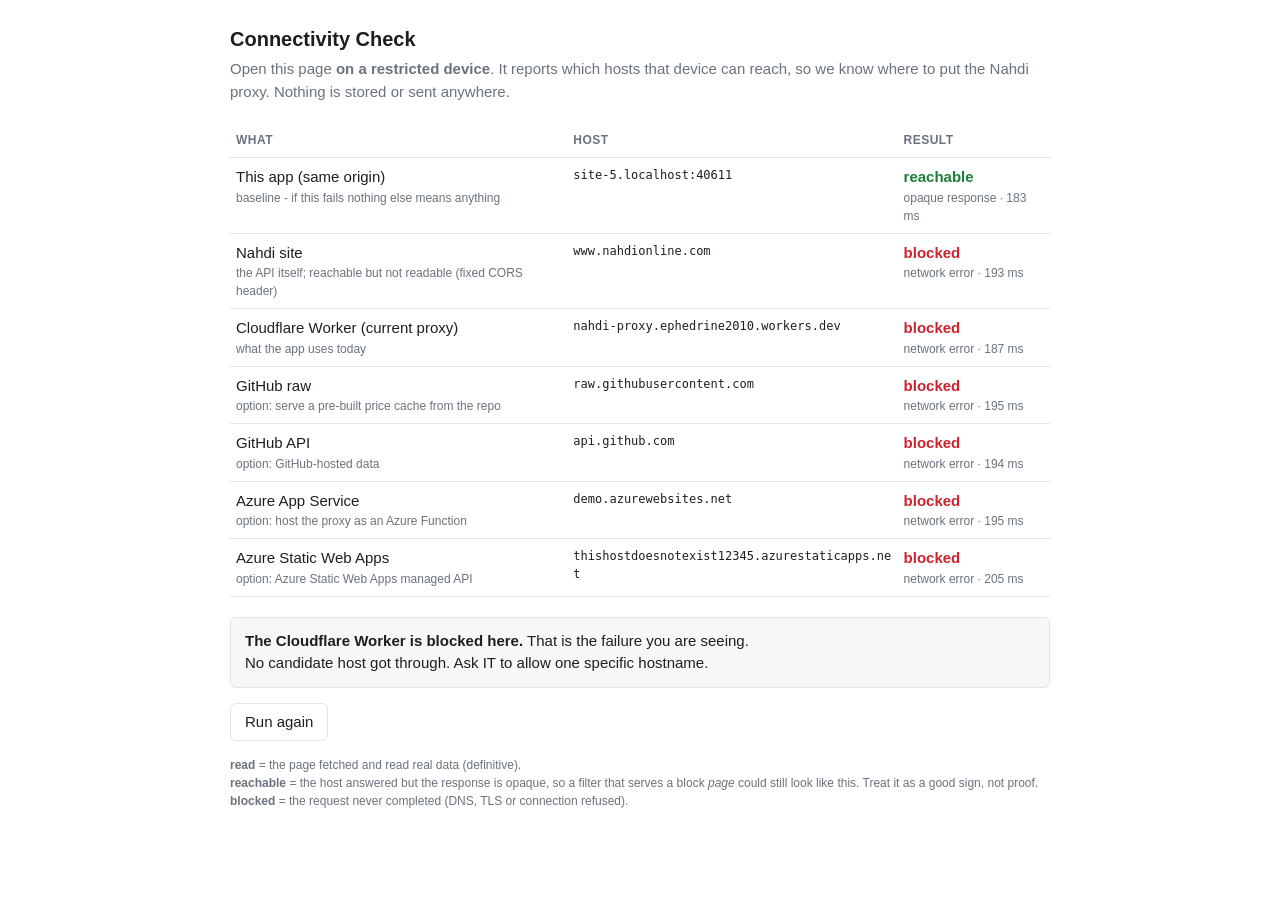
==== connectivity-check.html @ 233ae3a5 "working" ====
<!DOCTYPE html>
<html lang="en">
<head>
<meta charset="utf-8">
<meta name="viewport" content="width=device-width, initial-scale=1">
<title>Connectivity Check</title>
<style>
  :root { --bg:#fff; --fg:#1b1f23; --muted:#6a737d; --line:#e1e4e8;
          --ok:#1a7f37; --bad:#cf222e; --warn:#9a6700; }
  @media (prefers-color-scheme: dark) {
    :root { --bg:#0d1117; --fg:#e6edf3; --muted:#8b949e; --line:#30363d;
            --ok:#3fb950; --bad:#f85149; --warn:#d29922; }
  }
  body { background:var(--bg); color:var(--fg); margin:0; padding:24px 16px;
         font:15px/1.5 -apple-system,Segoe UI,Roboto,sans-serif; }
  .wrap { max-width:820px; margin:0 auto; }
  h1 { font-size:20px; margin:0 0 4px; }
  p.sub { color:var(--muted); margin:0 0 20px; }
  table { border-collapse:collapse; width:100%; }
  th,td { text-align:left; padding:8px 6px; border-bottom:1px solid var(--line);
          vertical-align:top; }
  th { font-size:12px; text-transform:uppercase; letter-spacing:.04em; color:var(--muted); }
  td.host { font-family:ui-monospace,Consolas,monospace; font-size:12px; word-break:break-all; }
  .ok { color:var(--ok); font-weight:600; }
  .bad { color:var(--bad); font-weight:600; }
  .warn { color:var(--warn); font-weight:600; }
  .note { font-size:12px; color:var(--muted); }
  #verdict { margin:20px 0 0; padding:12px 14px; border:1px solid var(--line);
             border-radius:6px; background:rgba(127,127,127,.06); }
  button { font:inherit; padding:7px 14px; border:1px solid var(--line);
           border-radius:6px; background:transparent; color:var(--fg); cursor:pointer; }
</style>
</head>
<body>
<div class="wrap">
  <h1>Connectivity Check</h1>
  <p class="sub">Open this page <strong>on a restricted device</strong>. It reports which
  hosts that device can reach, so we know where to put the Nahdi proxy. Nothing is stored
  or sent anywhere.</p>

  <table>
    <thead><tr><th>What</th><th>Host</th><th>Result</th></tr></thead>
    <tbody id="rows"></tbody>
  </table>

  <div id="verdict">Running&hellip;</div>
  <p><button id="again">Run again</button></p>

  <p class="note">
    <strong>read</strong> = the page fetched and read real data (definitive).<br>
    <strong>reachable</strong> = the host answered but the response is opaque, so a filter
    that serves a block <em>page</em> could still look like this. Treat it as a good sign,
    not proof.<br>
    <strong>blocked</strong> = the request never completed (DNS, TLS or connection refused).
  </p>
</div>

<script>
// Each target: how it is tested decides how much we learn.
//   mode 'read'  - CORS-enabled host, so we read the body: a definitive answer.
//   mode 'reach' - no CORS, so an opaque no-cors response only proves we got through.
var TARGETS = [
    {
        label: 'This app (same origin)',
        url: location.origin + location.pathname + '?cachebust=' + Date.now(),
        mode: 'reach',
        why: 'baseline - if this fails nothing else means anything'
    },
    {
        label: 'Nahdi site',
        url: 'https://www.nahdionline.com/api/analytics/product?skus=100015980&language=en&region=SA&category_id=15125',
        mode: 'reach',
        why: 'the API itself; reachable but not readable (fixed CORS header)'
    },
    {
        label: 'Cloudflare Worker (current proxy)',
        url: 'https://nahdi-proxy.ephedrine2010.workers.dev/?sku=100015980',
        mode: 'read',
        why: 'what the app uses today'
    },
    {
        label: 'GitHub raw',
        url: 'https://raw.githubusercontent.com/github/gitignore/main/README.md',
        mode: 'read',
        why: 'option: serve a pre-built price cache from the repo'
    },
    {
        label: 'GitHub API',
        url: 'https://api.github.com/rate_limit',
        mode: 'read',
        why: 'option: GitHub-hosted data'
    },
    {
        label: 'Azure App Service',
        url: 'https://demo.azurewebsites.net/',
        mode: 'reach',
        why: 'option: host the proxy as an Azure Function'
    },
    {
        label: 'Azure Static Web Apps',
        url: 'https://thishostdoesnotexist12345.azurestaticapps.net/',
        mode: 'reach',
        why: 'option: Azure Static Web Apps managed API'
    }
];

var TIMEOUT_MS = 12000;

function testTarget(t) {
    var controller = new AbortController();
    var timer = setTimeout(function () { controller.abort(); }, TIMEOUT_MS);
    var started = Date.now();
    var opts = { signal: controller.signal, cache: 'no-store' };
    if (t.mode === 'reach') opts.mode = 'no-cors';

    return fetch(t.url, opts).then(function (res) {
        clearTimeout(timer);
        var ms = Date.now() - started;
        if (t.mode === 'read') {
            return res.text().then(function (body) {
                return {
                    state: res.ok && body ? 'read' : 'warn',
                    ms: ms,
                    detail: 'HTTP ' + res.status + ', ' + body.length + ' bytes'
                };
            });
        }
        return { state: 'reach', ms: ms, detail: 'opaque response' };
    }).catch(function (err) {
        clearTimeout(timer);
        return {
            state: 'blocked',
            ms: Date.now() - started,
            detail: err && err.name === 'AbortError' ? 'timed out' : 'network error'
        };
    });
}

var LABELS = {
    read: ['ok', 'read'],
    reach: ['ok', 'reachable'],
    warn: ['warn', 'answered, odd response'],
    blocked: ['bad', 'blocked']
};

function run() {
    var tbody = document.getElementById('rows');
    tbody.innerHTML = '';
    document.getElementById('verdict').textContent = 'Running...';

    var results = [];
    var pending = TARGETS.length;

    TARGETS.forEach(function (t) {
        var tr = document.createElement('tr');
        tr.innerHTML =
            '<td>' + t.label + '<div class="note">' + t.why + '</div></td>' +
            '<td class="host">' + t.url.replace(/^https?:\/\//, '').split('/')[0] + '</td>' +
            '<td>testing...</td>';
        tbody.appendChild(tr);

        testTarget(t).then(function (r) {
            var l = LABELS[r.state];
            tr.cells[2].innerHTML =
                '<span class="' + l[0] + '">' + l[1] + '</span>' +
                '<div class="note">' + r.detail + ' &middot; ' + r.ms + ' ms</div>';
            results.push({ t: t, r: r });
            if (--pending === 0) verdict(results);
        });
    });
}

function verdict(results) {
    function stateOf(label) {
        for (var i = 0; i < results.length; i++) {
            if (results[i].t.label === label) return results[i].r.state;
        }
        return 'blocked';
    }
    var worker = stateOf('Cloudflare Worker (current proxy)');
    var gh = stateOf('GitHub raw');
    var azure = stateOf('Azure App Service');
    var swa = stateOf('Azure Static Web Apps');

    var lines = [];
    if (worker === 'read') {
        lines.push('This device works with the app as it is - the Cloudflare Worker is reachable.');
    } else {
        lines.push('<strong>The Cloudflare Worker is blocked here.</strong> That is the failure you are seeing.');
        if (azure === 'reach' || swa === 'reach') {
            lines.push('Azure is reachable (' +
                (azure === 'reach' ? 'App Service' : '') +
                (azure === 'reach' && swa === 'reach' ? ' and ' : '') +
                (swa === 'reach' ? 'Static Web Apps' : '') +
                ') - re-deploy the proxy there and point NAHDI_PROXY_BASE at it.');
        } else if (gh === 'read') {
            lines.push('Azure is blocked too, but GitHub is readable - a pre-built price cache ' +
                'served from the repo is the remaining route.');
        } else {
            lines.push('No candidate host got through. Ask IT to allow one specific hostname.');
        }
    }
    document.getElementById('verdict').innerHTML = lines.join('<br>');
}

document.getElementById('again').addEventListener('click', run);
run();
</script>
</body>
</html>
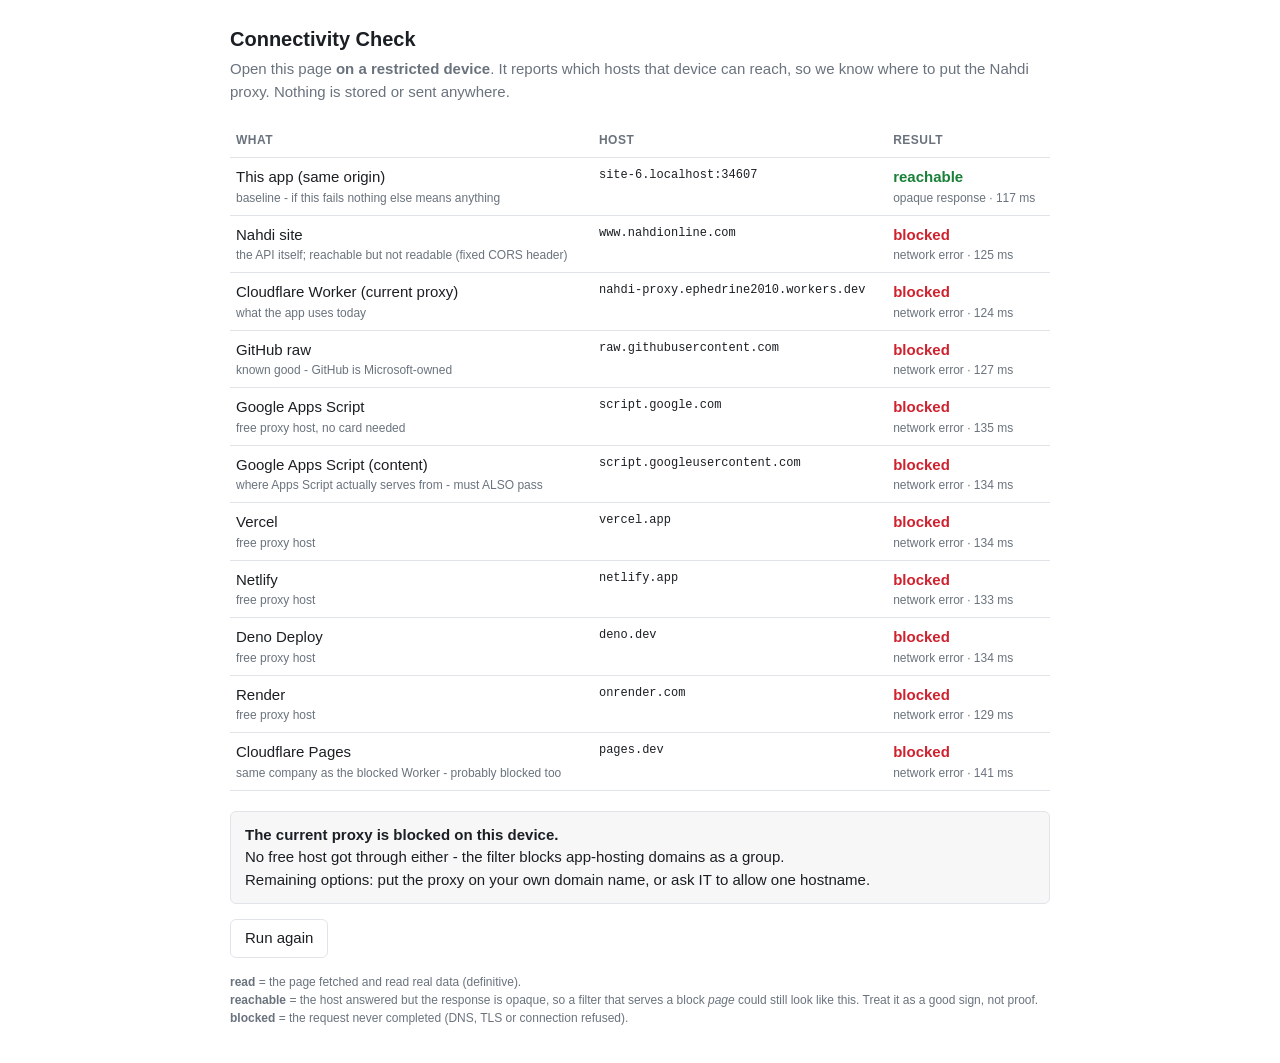
==== commit 7f363cbf: "working" ====
--- a/connectivity-check.html
+++ b/connectivity-check.html
@@ -82,25 +82,58 @@
         label: 'GitHub raw',
         url: 'https://raw.githubusercontent.com/github/gitignore/main/README.md',
         mode: 'read',
-        why: 'option: serve a pre-built price cache from the repo'
-    },
-    {
-        label: 'GitHub API',
-        url: 'https://api.github.com/rate_limit',
-        mode: 'read',
-        why: 'option: GitHub-hosted data'
-    },
-    {
-        label: 'Azure App Service',
-        url: 'https://demo.azurewebsites.net/',
-        mode: 'reach',
-        why: 'option: host the proxy as an Azure Function'
-    },
-    {
-        label: 'Azure Static Web Apps',
-        url: 'https://thishostdoesnotexist12345.azurestaticapps.net/',
-        mode: 'reach',
-        why: 'option: Azure Static Web Apps managed API'
+        why: 'known good - GitHub is Microsoft-owned'
+    },
+    // Round 2: somewhere to put the proxy. Any ONE of these being reachable
+    // fixes the problem with a one-line change, at no cost.
+    {
+        label: 'Google Apps Script',
+        url: 'https://script.google.com/',
+        mode: 'reach',
+        candidate: true,
+        why: 'free proxy host, no card needed'
+    },
+    {
+        label: 'Google Apps Script (content)',
+        url: 'https://script.googleusercontent.com/',
+        mode: 'reach',
+        candidate: true,
+        why: 'where Apps Script actually serves from - must ALSO pass'
+    },
+    {
+        label: 'Vercel',
+        url: 'https://vercel.app/',
+        mode: 'reach',
+        candidate: true,
+        why: 'free proxy host'
+    },
+    {
+        label: 'Netlify',
+        url: 'https://netlify.app/',
+        mode: 'reach',
+        candidate: true,
+        why: 'free proxy host'
+    },
+    {
+        label: 'Deno Deploy',
+        url: 'https://deno.dev/',
+        mode: 'reach',
+        candidate: true,
+        why: 'free proxy host'
+    },
+    {
+        label: 'Render',
+        url: 'https://onrender.com/',
+        mode: 'reach',
+        candidate: true,
+        why: 'free proxy host'
+    },
+    {
+        label: 'Cloudflare Pages',
+        url: 'https://pages.dev/',
+        mode: 'reach',
+        candidate: true,
+        why: 'same company as the blocked Worker - probably blocked too'
     }
 ];
 
@@ -177,27 +210,25 @@
         }
         return 'blocked';
     }
+
     var worker = stateOf('Cloudflare Worker (current proxy)');
-    var gh = stateOf('GitHub raw');
-    var azure = stateOf('Azure App Service');
-    var swa = stateOf('Azure Static Web Apps');
+    var open = results.filter(function (x) {
+        return x.t.candidate && (x.r.state === 'reach' || x.r.state === 'read');
+    }).map(function (x) { return x.t.label; });
 
     var lines = [];
     if (worker === 'read') {
-        lines.push('This device works with the app as it is - the Cloudflare Worker is reachable.');
+        lines.push('This device is fine as it is - the current proxy is reachable.');
     } else {
-        lines.push('<strong>The Cloudflare Worker is blocked here.</strong> That is the failure you are seeing.');
-        if (azure === 'reach' || swa === 'reach') {
-            lines.push('Azure is reachable (' +
-                (azure === 'reach' ? 'App Service' : '') +
-                (azure === 'reach' && swa === 'reach' ? ' and ' : '') +
-                (swa === 'reach' ? 'Static Web Apps' : '') +
-                ') - re-deploy the proxy there and point NAHDI_PROXY_BASE at it.');
-        } else if (gh === 'read') {
-            lines.push('Azure is blocked too, but GitHub is readable - a pre-built price cache ' +
-                'served from the repo is the remaining route.');
+        lines.push('<strong>The current proxy is blocked on this device.</strong>');
+        if (open.length) {
+            lines.push('But these got through: <strong>' + open.join(', ') + '</strong>.');
+            lines.push('Moving the proxy to one of them is a one-line fix, and free.');
         } else {
-            lines.push('No candidate host got through. Ask IT to allow one specific hostname.');
+            lines.push('No free host got through either - the filter blocks app-hosting ' +
+                'domains as a group.');
+            lines.push('Remaining options: put the proxy on your own domain name, or ask IT ' +
+                'to allow one hostname.');
         }
     }
     document.getElementById('verdict').innerHTML = lines.join('<br>');
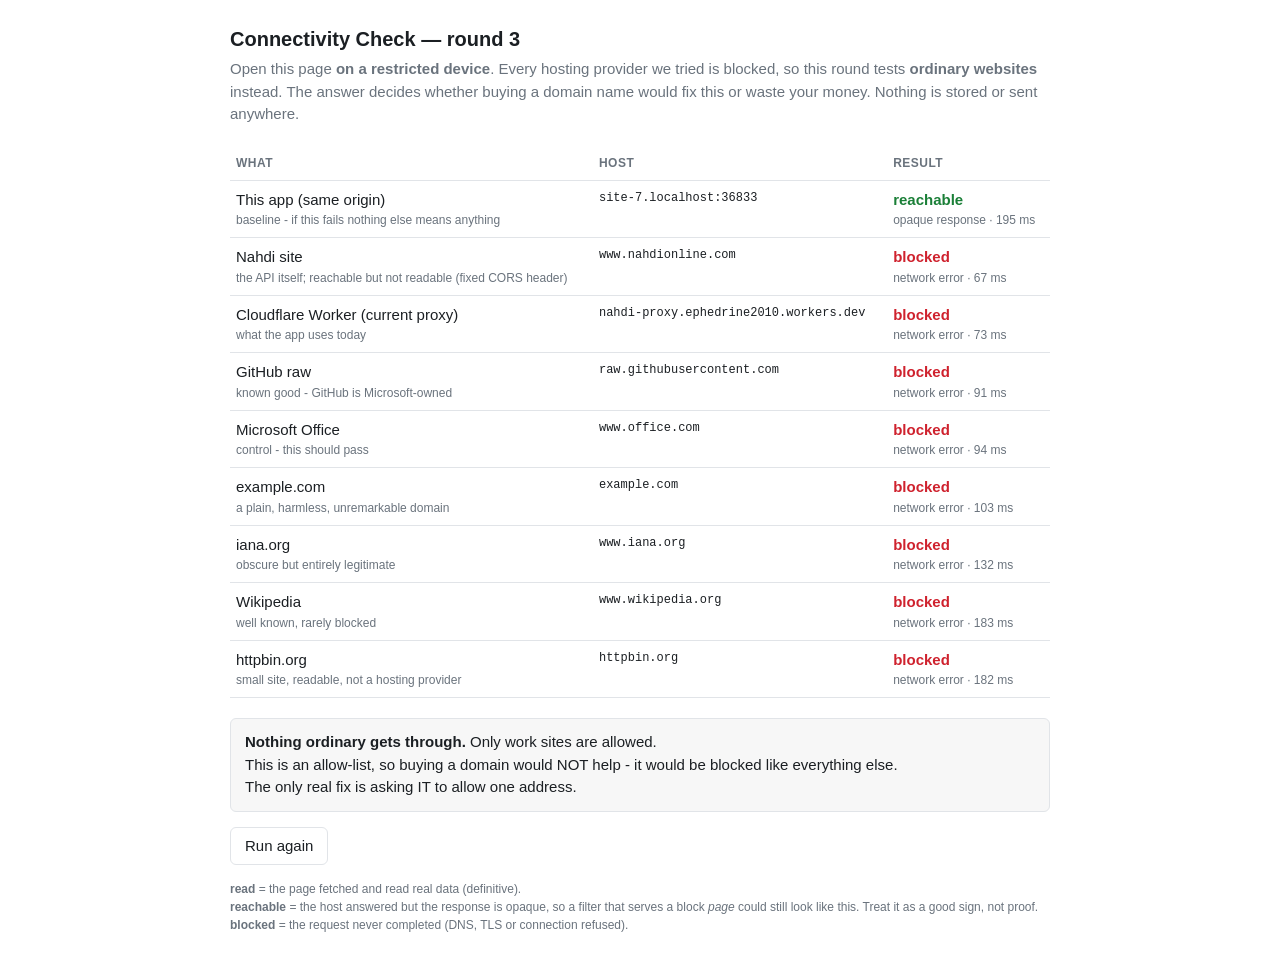
==== commit a292b264: "working" ====
--- a/connectivity-check.html
+++ b/connectivity-check.html
@@ -33,10 +33,10 @@
 </head>
 <body>
 <div class="wrap">
-  <h1>Connectivity Check</h1>
-  <p class="sub">Open this page <strong>on a restricted device</strong>. It reports which
-  hosts that device can reach, so we know where to put the Nahdi proxy. Nothing is stored
-  or sent anywhere.</p>
+  <h1>Connectivity Check &mdash; round 3</h1>
+  <p class="sub">Open this page <strong>on a restricted device</strong>. Every hosting provider we tried is blocked, so this round tests
+  <strong>ordinary websites</strong> instead. The answer decides whether buying a domain
+  name would fix this or waste your money. Nothing is stored or sent anywhere.</p>
 
   <table>
     <thead><tr><th>What</th><th>Host</th><th>Result</th></tr></thead>
@@ -84,56 +84,45 @@
         mode: 'read',
         why: 'known good - GitHub is Microsoft-owned'
     },
-    // Round 2: somewhere to put the proxy. Any ONE of these being reachable
-    // fixes the problem with a one-line change, at no cost.
-    {
-        label: 'Google Apps Script',
-        url: 'https://script.google.com/',
-        mode: 'reach',
-        candidate: true,
-        why: 'free proxy host, no card needed'
-    },
-    {
-        label: 'Google Apps Script (content)',
-        url: 'https://script.googleusercontent.com/',
-        mode: 'reach',
-        candidate: true,
-        why: 'where Apps Script actually serves from - must ALSO pass'
-    },
-    {
-        label: 'Vercel',
-        url: 'https://vercel.app/',
-        mode: 'reach',
-        candidate: true,
-        why: 'free proxy host'
-    },
-    {
-        label: 'Netlify',
-        url: 'https://netlify.app/',
-        mode: 'reach',
-        candidate: true,
-        why: 'free proxy host'
-    },
-    {
-        label: 'Deno Deploy',
-        url: 'https://deno.dev/',
-        mode: 'reach',
-        candidate: true,
-        why: 'free proxy host'
-    },
-    {
-        label: 'Render',
-        url: 'https://onrender.com/',
-        mode: 'reach',
-        candidate: true,
-        why: 'free proxy host'
-    },
-    {
-        label: 'Cloudflare Pages',
-        url: 'https://pages.dev/',
-        mode: 'reach',
-        candidate: true,
-        why: 'same company as the blocked Worker - probably blocked too'
+    // Round 3. Every host tested so far was an app-hosting provider, and all of
+    // them are blocked. These are ORDINARY websites instead. The question they
+    // answer: does the filter block a list of bad things (so an unknown domain
+    // gets through), or allow only a list of good things (so nothing new ever
+    // gets through)? That decides whether buying a domain would help at all.
+    {
+        label: 'Microsoft Office',
+        url: 'https://www.office.com/',
+        mode: 'reach',
+        control: true,
+        why: 'control - this should pass'
+    },
+    {
+        label: 'example.com',
+        url: 'https://example.com/',
+        mode: 'reach',
+        ordinary: true,
+        why: 'a plain, harmless, unremarkable domain'
+    },
+    {
+        label: 'iana.org',
+        url: 'https://www.iana.org/',
+        mode: 'reach',
+        ordinary: true,
+        why: 'obscure but entirely legitimate'
+    },
+    {
+        label: 'Wikipedia',
+        url: 'https://www.wikipedia.org/',
+        mode: 'reach',
+        ordinary: true,
+        why: 'well known, rarely blocked'
+    },
+    {
+        label: 'httpbin.org',
+        url: 'https://httpbin.org/get',
+        mode: 'read',
+        ordinary: true,
+        why: 'small site, readable, not a hosting provider'
     }
 ];
 
@@ -211,25 +200,21 @@
         return 'blocked';
     }
 
-    var worker = stateOf('Cloudflare Worker (current proxy)');
-    var open = results.filter(function (x) {
-        return x.t.candidate && (x.r.state === 'reach' || x.r.state === 'read');
+    var ordinaryOpen = results.filter(function (x) {
+        return x.t.ordinary && (x.r.state === 'reach' || x.r.state === 'read');
     }).map(function (x) { return x.t.label; });
 
     var lines = [];
-    if (worker === 'read') {
-        lines.push('This device is fine as it is - the current proxy is reachable.');
+    if (ordinaryOpen.length) {
+        lines.push('<strong>Ordinary websites get through</strong> (' +
+            ordinaryOpen.join(', ') + ').');
+        lines.push('So the filter blocks a list of bad things, not everything. ' +
+            'A domain name of your own would very likely work - that is the fix to buy.');
     } else {
-        lines.push('<strong>The current proxy is blocked on this device.</strong>');
-        if (open.length) {
-            lines.push('But these got through: <strong>' + open.join(', ') + '</strong>.');
-            lines.push('Moving the proxy to one of them is a one-line fix, and free.');
-        } else {
-            lines.push('No free host got through either - the filter blocks app-hosting ' +
-                'domains as a group.');
-            lines.push('Remaining options: put the proxy on your own domain name, or ask IT ' +
-                'to allow one hostname.');
-        }
+        lines.push('<strong>Nothing ordinary gets through.</strong> Only work sites are allowed.');
+        lines.push('This is an allow-list, so buying a domain would NOT help - it would be ' +
+            'blocked like everything else.');
+        lines.push('The only real fix is asking IT to allow one address.');
     }
     document.getElementById('verdict').innerHTML = lines.join('<br>');
 }
